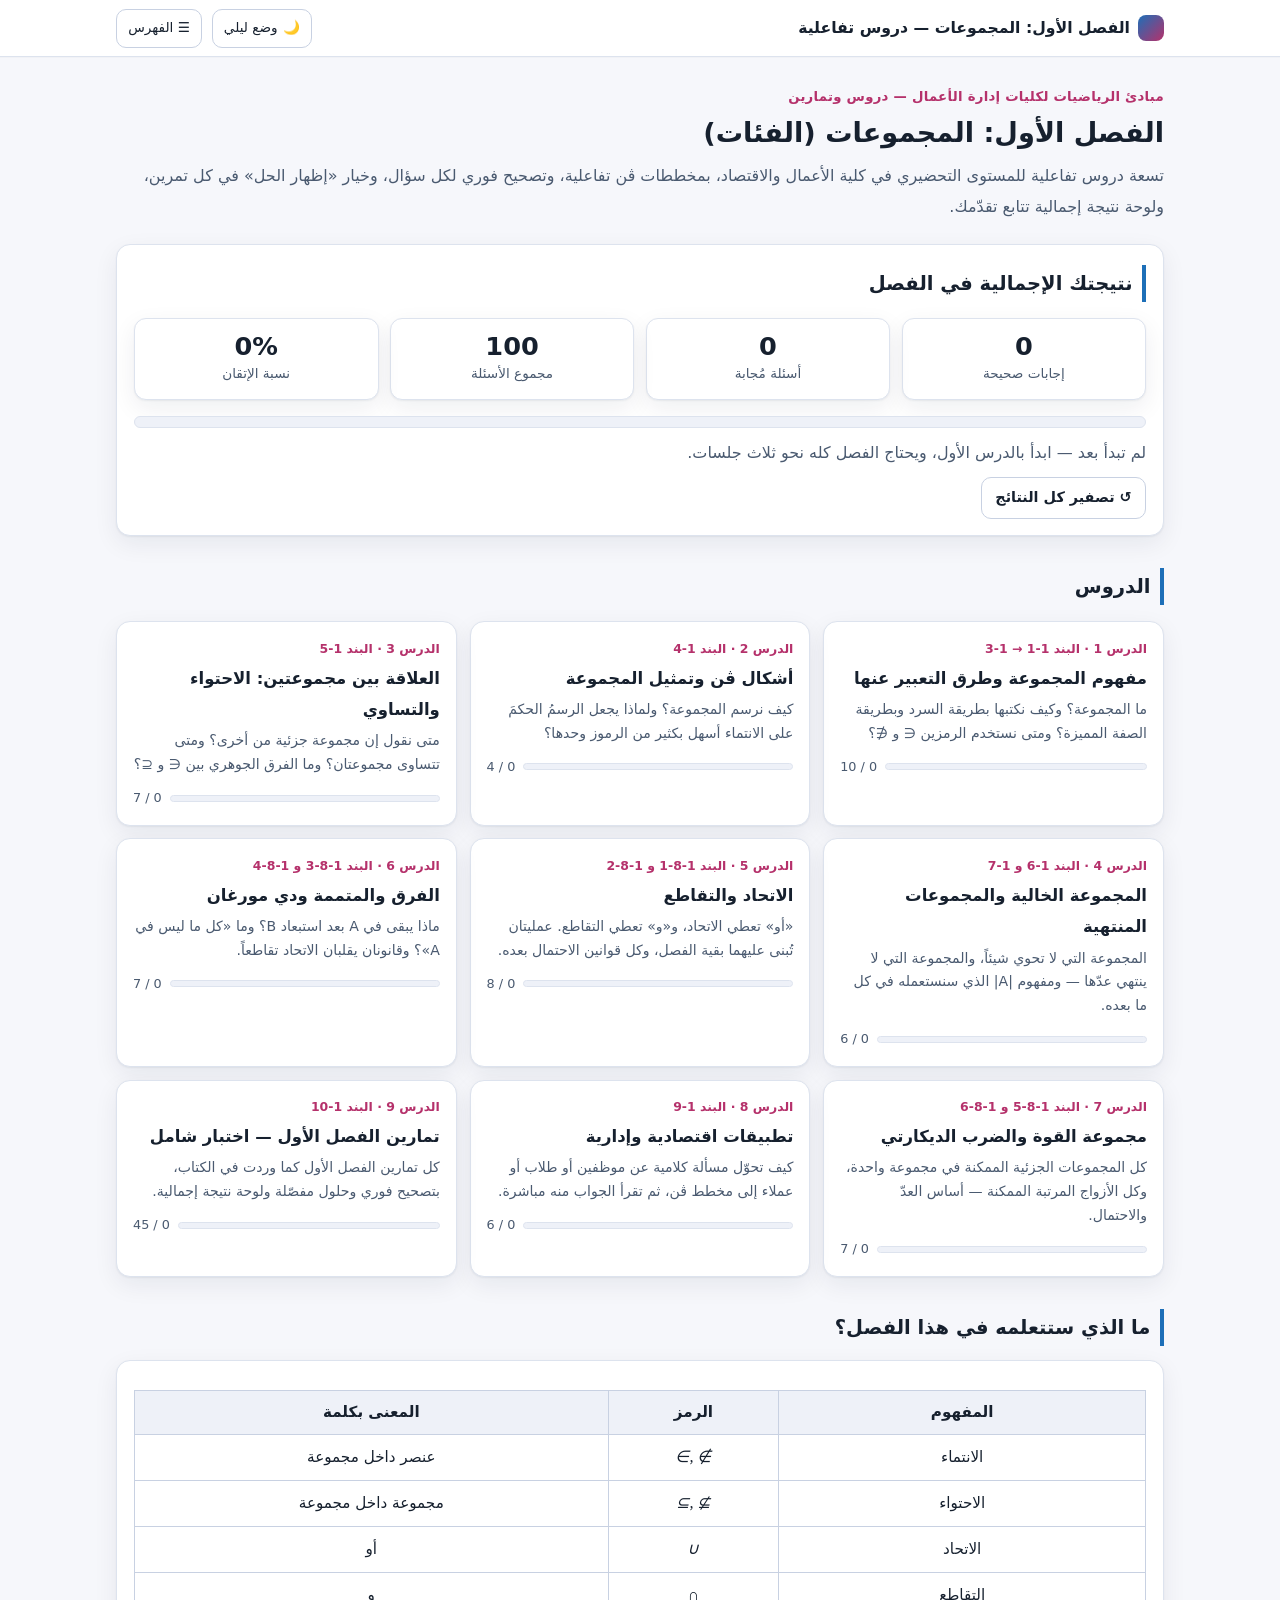
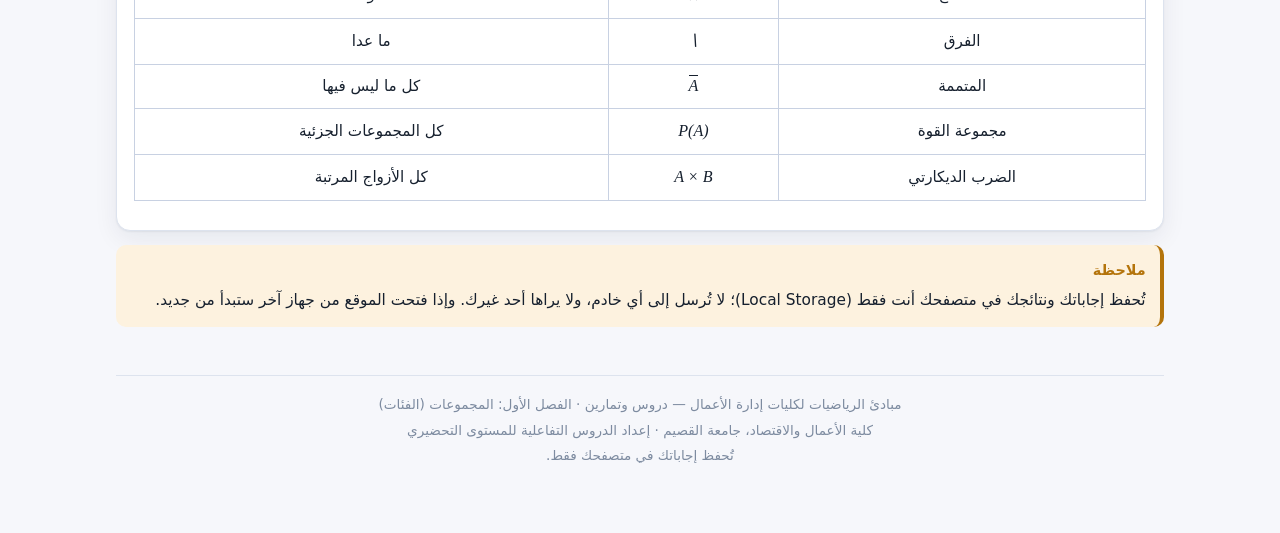
==== index.html @ 266a47ae "Add interactive lessons for Chapter 1 (Sets)" ====
<!doctype html>
<html lang="ar" dir="rtl" data-theme="light">
<head>
<meta charset="utf-8">
<meta name="viewport" content="width=device-width,initial-scale=1,viewport-fit=cover">
<title>الفصل الأول: المجموعات — دروس تفاعلية</title>
<meta name="description" content="دروس تفاعلية للفصل الأول (المجموعات) من كتاب مبادئ الرياضيات لكليات إدارة الأعمال.">
<meta name="author" content="كلية الأعمال والاقتصاد - جامعة القصيم">
<link rel="icon" href="data:image/svg+xml,%3Csvg xmlns='http://www.w3.org/2000/svg' viewBox='0 0 64 64'%3E%3Ccircle cx='24' cy='32' r='18' fill='none' stroke='%231d6fb8' stroke-width='5'/%3E%3Ccircle cx='40' cy='32' r='18' fill='none' stroke='%23b5316b' stroke-width='5'/%3E%3C/svg%3E">
<link rel="stylesheet" href="style.css">
<script>
(function(){try{var t=localStorage.getItem('qm1:theme');
if(!t)t=(window.matchMedia&&matchMedia('(prefers-color-scheme: dark)').matches)?'dark':'light';
document.documentElement.setAttribute('data-theme',t);}catch(e){}})();
</script>
</head>
<body>
<header class="topbar"><div class="topbar-in">
  <a class="brandmark" href="index.html"><span class="dot"></span><span>الفصل الأول: المجموعات <span class="full">— دروس تفاعلية</span></span></a>
  <span class="spacer"></span>
  <button class="iconbtn" id="themeBtn">🌙 <span>وضع ليلي</span></button>
  <a class="iconbtn" href="index.html">☰ الفهرس</a>
</div></header>
<main class="wrap">

<div class="page-head">
  <p class="eyebrow">مبادئ الرياضيات لكليات إدارة الأعمال — دروس وتمارين</p>
  <h1>الفصل الأول: المجموعات (الفئات)</h1>
  <p class="lead">تسعة دروس تفاعلية للمستوى التحضيري في كلية الأعمال والاقتصاد، بمخططات ڤن تفاعلية،
  وتصحيح فوري لكل سؤال، وخيار «إظهار الحل» في كل تمرين، ولوحة نتيجة إجمالية تتابع تقدّمك.</p>
</div>

<div class="card">
  <h2 style="margin-top:.2rem">نتيجتك الإجمالية في الفصل</h2>
  <div class="dash">
    <div class="stat"><div class="v" id="sOk">0</div><div class="k">إجابات صحيحة</div></div>
    <div class="stat"><div class="v" id="sDone">0</div><div class="k">أسئلة مُجابة</div></div>
    <div class="stat"><div class="v" id="sTotal">100</div><div class="k">مجموع الأسئلة</div></div>
    <div class="stat"><div class="v" id="sPct">0%</div><div class="k">نسبة الإتقان</div></div>
  </div>
  <div class="score-row" style="margin-top:.4rem">
    <div class="bar-track" style="height:12px"><div class="bar-fill" id="gBar"></div></div>
  </div>
  <p id="gMsg" class="lead" style="margin:.6rem 0 0"></p>
  <div class="btns"><button class="btn ghost" id="resetEverything">↺ تصفير كل النتائج</button></div>
</div>

<h2>الدروس</h2>
<div class="lessons"><a class="lcard" href="l1.html" data-l="l1"><div class="n">الدرس 1 · البند 1-1 → 1-3</div><div class="t">مفهوم المجموعة وطرق التعبير عنها</div><div class="d">ما المجموعة؟ وكيف نكتبها بطريقة السرد وبطريقة الصفة المميزة؟ ومتى نستخدم الرمزين ∈ و ∉؟</div><div class="prog"><div class="bar-track"><div class="bar-fill"></div></div><span class="pv">0 / 10</span></div></a><a class="lcard" href="l2.html" data-l="l2"><div class="n">الدرس 2 · البند 1-4</div><div class="t">أشكال ڤن وتمثيل المجموعة</div><div class="d">كيف نرسم المجموعة؟ ولماذا يجعل الرسمُ الحكمَ على الانتماء أسهل بكثير من الرموز وحدها؟</div><div class="prog"><div class="bar-track"><div class="bar-fill"></div></div><span class="pv">0 / 4</span></div></a><a class="lcard" href="l3.html" data-l="l3"><div class="n">الدرس 3 · البند 1-5</div><div class="t">العلاقة بين مجموعتين: الاحتواء والتساوي</div><div class="d">متى نقول إن مجموعة جزئية من أخرى؟ ومتى تتساوى مجموعتان؟ وما الفرق الجوهري بين ∈ و ⊆؟</div><div class="prog"><div class="bar-track"><div class="bar-fill"></div></div><span class="pv">0 / 7</span></div></a><a class="lcard" href="l4.html" data-l="l4"><div class="n">الدرس 4 · البند 1-6 و 1-7</div><div class="t">المجموعة الخالية والمجموعات المنتهية</div><div class="d">المجموعة التي لا تحوي شيئاً، والمجموعة التي لا ينتهي عدّها — ومفهوم |A| الذي سنستعمله في كل ما بعده.</div><div class="prog"><div class="bar-track"><div class="bar-fill"></div></div><span class="pv">0 / 6</span></div></a><a class="lcard" href="l5.html" data-l="l5"><div class="n">الدرس 5 · البند 1-8-1 و 1-8-2</div><div class="t">الاتحاد والتقاطع</div><div class="d">«أو» تعطي الاتحاد، و«و» تعطي التقاطع. عمليتان تُبنى عليهما بقية الفصل، وكل قوانين الاحتمال بعده.</div><div class="prog"><div class="bar-track"><div class="bar-fill"></div></div><span class="pv">0 / 8</span></div></a><a class="lcard" href="l6.html" data-l="l6"><div class="n">الدرس 6 · البند 1-8-3 و 1-8-4</div><div class="t">الفرق والمتممة ودي مورغان</div><div class="d">ماذا يبقى في A بعد استبعاد B؟ وما «كل ما ليس في A»؟ وقانونان يقلبان الاتحاد تقاطعاً.</div><div class="prog"><div class="bar-track"><div class="bar-fill"></div></div><span class="pv">0 / 7</span></div></a><a class="lcard" href="l7.html" data-l="l7"><div class="n">الدرس 7 · البند 1-8-5 و 1-8-6</div><div class="t">مجموعة القوة والضرب الديكارتي</div><div class="d">كل المجموعات الجزئية الممكنة في مجموعة واحدة، وكل الأزواج المرتبة الممكنة — أساس العدّ والاحتمال.</div><div class="prog"><div class="bar-track"><div class="bar-fill"></div></div><span class="pv">0 / 7</span></div></a><a class="lcard" href="l8.html" data-l="l8"><div class="n">الدرس 8 · البند 1-9</div><div class="t">تطبيقات اقتصادية وإدارية</div><div class="d">كيف تحوّل مسألة كلامية عن موظفين أو طلاب أو عملاء إلى مخطط ڤن، ثم تقرأ الجواب منه مباشرة.</div><div class="prog"><div class="bar-track"><div class="bar-fill"></div></div><span class="pv">0 / 6</span></div></a><a class="lcard" href="l9.html" data-l="l9"><div class="n">الدرس 9 · البند 1-10</div><div class="t">تمارين الفصل الأول — اختبار شامل</div><div class="d">كل تمارين الفصل الأول كما وردت في الكتاب، بتصحيح فوري وحلول مفصّلة ولوحة نتيجة إجمالية.</div><div class="prog"><div class="bar-track"><div class="bar-fill"></div></div><span class="pv">0 / 45</span></div></a></div>

<h2>ما الذي ستتعلمه في هذا الفصل؟</h2>
<div class="card">
<div class="scrollx"><table class="tbl">
<tr><th>المفهوم</th><th>الرمز</th><th>المعنى بكلمة</th></tr>
<tr><td>الانتماء</td><td><span class="m">∈, ∉</span></td><td>عنصر داخل مجموعة</td></tr>
<tr><td>الاحتواء</td><td><span class="m">⊆, ⊈</span></td><td>مجموعة داخل مجموعة</td></tr>
<tr><td>الاتحاد</td><td><span class="m">∪</span></td><td>أو</td></tr>
<tr><td>التقاطع</td><td><span class="m">∩</span></td><td>و</td></tr>
<tr><td>الفرق</td><td><span class="m">∖</span></td><td>ما عدا</td></tr>
<tr><td>المتممة</td><td><span class="bar"><span class="m">A</span></span></td><td>كل ما ليس فيها</td></tr>
<tr><td>مجموعة القوة</td><td><span class="m">P(A)</span></td><td>كل المجموعات الجزئية</td></tr>
<tr><td>الضرب الديكارتي</td><td><span class="m">A × B</span></td><td>كل الأزواج المرتبة</td></tr>
</table></div>
</div>

<div class="note"><span class="tag">ملاحظة</span>
تُحفظ إجاباتك ونتائجك في متصفحك أنت فقط (Local Storage)؛ لا تُرسل إلى أي خادم، ولا يراها أحد غيرك.
وإذا فتحت الموقع من جهاز آخر ستبدأ من جديد.
</div>
<footer class="ft">
مبادئ الرياضيات لكليات إدارة الأعمال — دروس وتمارين · الفصل الأول: المجموعات (الفئات)<br>
كلية الأعمال والاقتصاد، جامعة القصيم · إعداد الدروس التفاعلية للمستوى التحضيري<br>
تُحفظ إجاباتك في متصفحك فقط.
</footer>
</main>
<script src="venn.js"></script>
<script>window.LESSON_ID="index";</script>
<script src="app.js"></script>
<script>
var META = [{"id": "l1", "file": "l1.html", "no": "1-1 → 1-3", "short": "مفهوم المجموعة وطرق التعبير عنها", "lead": "ما المجموعة؟ وكيف نكتبها بطريقة السرد وبطريقة الصفة المميزة؟ ومتى نستخدم الرمزين ∈ و ∉؟", "total": 10, "idx": 1}, {"id": "l2", "file": "l2.html", "no": "1-4", "short": "أشكال ڤن وتمثيل المجموعة", "lead": "كيف نرسم المجموعة؟ ولماذا يجعل الرسمُ الحكمَ على الانتماء أسهل بكثير من الرموز وحدها؟", "total": 4, "idx": 2}, {"id": "l3", "file": "l3.html", "no": "1-5", "short": "العلاقة بين مجموعتين: الاحتواء والتساوي", "lead": "متى نقول إن مجموعة جزئية من أخرى؟ ومتى تتساوى مجموعتان؟ وما الفرق الجوهري بين ∈ و ⊆؟", "total": 7, "idx": 3}, {"id": "l4", "file": "l4.html", "no": "1-6 و 1-7", "short": "المجموعة الخالية والمجموعات المنتهية", "lead": "المجموعة التي لا تحوي شيئاً، والمجموعة التي لا ينتهي عدّها — ومفهوم |A| الذي سنستعمله في كل ما بعده.", "total": 6, "idx": 4}, {"id": "l5", "file": "l5.html", "no": "1-8-1 و 1-8-2", "short": "الاتحاد والتقاطع", "lead": "«أو» تعطي الاتحاد، و«و» تعطي التقاطع. عمليتان تُبنى عليهما بقية الفصل، وكل قوانين الاحتمال بعده.", "total": 8, "idx": 5}, {"id": "l6", "file": "l6.html", "no": "1-8-3 و 1-8-4", "short": "الفرق والمتممة ودي مورغان", "lead": "ماذا يبقى في A بعد استبعاد B؟ وما «كل ما ليس في A»؟ وقانونان يقلبان الاتحاد تقاطعاً.", "total": 7, "idx": 6}, {"id": "l7", "file": "l7.html", "no": "1-8-5 و 1-8-6", "short": "مجموعة القوة والضرب الديكارتي", "lead": "كل المجموعات الجزئية الممكنة في مجموعة واحدة، وكل الأزواج المرتبة الممكنة — أساس العدّ والاحتمال.", "total": 7, "idx": 7}, {"id": "l8", "file": "l8.html", "no": "1-9", "short": "تطبيقات اقتصادية وإدارية", "lead": "كيف تحوّل مسألة كلامية عن موظفين أو طلاب أو عملاء إلى مخطط ڤن، ثم تقرأ الجواب منه مباشرة.", "total": 6, "idx": 8}, {"id": "l9", "file": "l9.html", "no": "1-10", "short": "تمارين الفصل الأول — اختبار شامل", "lead": "كل تمارين الفصل الأول كما وردت في الكتاب، بتصحيح فوري وحلول مفصّلة ولوحة نتيجة إجمالية.", "total": 45, "idx": 9}];
(function(){
  function get(k){try{return localStorage.getItem(k);}catch(e){return null;}}
  var ok=0, done=0, total=0;
  META.forEach(function(x){
    total += x.total;
    var st={}; try{ st = JSON.parse(get('qm1:'+x.id)||'{}')||{}; }catch(e){}
    var o=0,d=0;
    Object.keys(st).forEach(function(k){ if(st[k]&&st[k].done){ d++; if(st[k].ok) o++; } });
    if(d>x.total) d=x.total;
    if(o>x.total) o=x.total;
    ok+=o; done+=d;
    var card=document.querySelector('[data-l="'+x.id+'"]');
    if(card){
      card.querySelector('.bar-fill').style.width=(x.total? Math.round(o/x.total*100):0)+'%';
      card.querySelector('.pv').textContent=o+' / '+x.total;
    }
  });
  var pct = total? Math.round(ok/total*100):0;
  document.getElementById('sOk').textContent=ok;
  document.getElementById('sDone').textContent=done;
  document.getElementById('sTotal').textContent=total;
  document.getElementById('sPct').textContent=pct+'%';
  document.getElementById('gBar').style.width=pct+'%';
  var msg='';
  if(done===0) msg='لم تبدأ بعد — ابدأ بالدرس الأول، ويحتاج الفصل كله نحو ثلاث جلسات.';
  else if(pct>=90) msg='ممتاز. أنت جاهز لاختبار الفصل الأول.';
  else if(pct>=75) msg='جيد جداً. راجع الدروس التي لم تكتمل نتيجتها بعد.';
  else if(pct>=50) msg='في الطريق الصحيح — أعد حل الأسئلة التي أخطأت فيها بعد قراءة حلولها.';
  else msg='ابدأ بقراءة شرح الدرس أولاً ثم عد إلى التمارين.';
  document.getElementById('gMsg').textContent=msg;
  document.getElementById('resetEverything').addEventListener('click', function(){
    if(!confirm('سيتم مسح كل إجاباتك في جميع الدروس. متابعة؟')) return;
    try{ META.forEach(function(x){ localStorage.removeItem('qm1:'+x.id); localStorage.removeItem('qm1:sum:'+x.id); }); }catch(e){}
    location.reload();
  });
})();
</script>
</body>
</html>
---- style.css ----
/* ===== مبادئ الرياضيات لكليات إدارة الأعمال — الفصل الأول: المجموعات ===== */

:root{
  --bg:#f6f7fb; --bg2:#ffffff; --bg3:#eef1f8;
  --fg:#16202e; --fg2:#4a5a70; --fg3:#7d8ba0;
  --line:#dde3ee; --line2:#c8d1e2;
  --brand:#1d6fb8; --brand2:#0f4f88; --brandSoft:#e3eefa;
  --accent:#b5316b; --accentSoft:#fbe6ef;
  --ok:#0f8a5f; --okSoft:#e2f6ee;
  --bad:#c0392b; --badSoft:#fdeae7;
  --warn:#b4740b; --warnSoft:#fdf2df;
  --shadow:0 1px 2px rgba(20,35,60,.06),0 8px 24px rgba(20,35,60,.07);
  --r:14px;
  --vennFill:#b5316b;
  --setA:#1d6fb8; --setB:#c0392b; --setC:#0f8a5f; --setD:#7a4bbd;
}
[data-theme="dark"]{
  --bg:#0e131c; --bg2:#161d2a; --bg3:#1d2534;
  --fg:#e8edf6; --fg2:#a9b6cb; --fg3:#7d8ba0;
  --line:#2a3446; --line2:#3a4760;
  --brand:#5aa9ee; --brand2:#8cc5f8; --brandSoft:#16304a;
  --accent:#f07ab0; --accentSoft:#3a1b2b;
  --ok:#3ecf9a; --okSoft:#123328;
  --bad:#ff8a7a; --badSoft:#3a1c19;
  --warn:#f0b95a; --warnSoft:#332715;
  --shadow:0 1px 2px rgba(0,0,0,.3),0 10px 28px rgba(0,0,0,.35);
  --vennFill:#e06aa8;
  --setA:#5aa9ee; --setB:#ff8a7a; --setC:#3ecf9a; --setD:#b18cf0;
}

*{box-sizing:border-box}
html{-webkit-text-size-adjust:100%}
body{
  margin:0; background:var(--bg); color:var(--fg);
  font-family:"Segoe UI","Noto Naskh Arabic","Tahoma",system-ui,sans-serif;
  font-size:17px; line-height:1.9; direction:rtl;
  transition:background .25s,color .25s;
}
img,svg{max-width:100%}
a{color:var(--brand);text-decoration:none}
a:hover{text-decoration:underline}

/* ===== Header ===== */
.topbar{
  position:sticky; top:0; z-index:50; background:var(--bg2);
  border-bottom:1px solid var(--line); box-shadow:0 1px 0 rgba(0,0,0,.02);
}
.topbar-in{
  max-width:1080px;margin:0 auto;padding:.55rem 1rem;
  display:flex;align-items:center;gap:.6rem;flex-wrap:wrap;
}
.brandmark{display:flex;align-items:center;gap:.5rem;font-weight:700;color:var(--fg);font-size:.98rem}
.brandmark .dot{width:26px;height:26px;border-radius:8px;background:linear-gradient(135deg,var(--brand),var(--accent));flex:0 0 auto}
.spacer{flex:1}
.iconbtn{
  border:1px solid var(--line2); background:var(--bg2); color:var(--fg);
  border-radius:10px; padding:.34rem .7rem; cursor:pointer; font:inherit; font-size:.85rem;
  display:inline-flex;align-items:center;gap:.35rem;
}
.iconbtn:hover{background:var(--bg3)}

/* ===== Layout ===== */
.wrap{max-width:1080px;margin:0 auto;padding:1.1rem 1rem 4rem}
.page-head{margin:.6rem 0 1.4rem}
.eyebrow{color:var(--accent);font-weight:700;font-size:.83rem;letter-spacing:.02em;margin:0 0 .2rem}
h1{font-size:1.7rem;line-height:1.45;margin:.1rem 0 .4rem;font-weight:800}
h2{font-size:1.22rem;margin:2rem 0 .7rem;font-weight:800;color:var(--fg);
   border-right:4px solid var(--brand);padding-right:.6rem}
h3{font-size:1.03rem;margin:1.3rem 0 .5rem;font-weight:700;color:var(--accent)}
p{margin:.55rem 0}
.lead{color:var(--fg2);font-size:1rem}

.card{background:var(--bg2);border:1px solid var(--line);border-radius:var(--r);
      padding:1rem 1.05rem;box-shadow:var(--shadow);margin:.9rem 0}

.note{border-right:4px solid var(--warn);background:var(--warnSoft);
      border-radius:10px;padding:.7rem .9rem;margin:.9rem 0;font-size:.96rem}
.def{border-right:4px solid var(--brand);background:var(--brandSoft);
     border-radius:10px;padding:.75rem .95rem;margin:.9rem 0}
.def .tag,.note .tag{display:block;font-weight:800;color:var(--brand2);margin-bottom:.15rem;font-size:.9rem}
.note .tag{color:var(--warn)}
.tip{border-right:4px solid var(--ok);background:var(--okSoft);border-radius:10px;padding:.7rem .9rem;margin:.9rem 0;font-size:.96rem}
.tip .tag{display:block;font-weight:800;color:var(--ok);margin-bottom:.15rem;font-size:.9rem}

/* ===== Math ===== */
.m{font-family:"Cambria Math","Latin Modern Math","Times New Roman",serif;
   font-style:italic;direction:ltr;display:inline-block;unicode-bidi:isolate;font-size:1.06em}
.m.up{font-style:normal}
.mb{display:block;text-align:center;margin:.8rem auto;font-size:1.12rem;
    font-family:"Cambria Math","Times New Roman",serif;direction:ltr;unicode-bidi:isolate}
.bar{border-top:1.6px solid currentColor;padding-top:1px;display:inline-block;line-height:1.15}
code.k{font-family:inherit;background:var(--bg3);border:1px solid var(--line);
       border-radius:6px;padding:.05rem .35rem;direction:ltr;display:inline-block;unicode-bidi:isolate}

.figure{text-align:center;margin:1rem 0}
.figure figcaption{color:var(--fg3);font-size:.85rem;margin-top:.25rem}
.svgbox{background:var(--bg2);border:1px solid var(--line);border-radius:12px;padding:.5rem;display:inline-block;max-width:100%}
.grid2{display:grid;grid-template-columns:repeat(auto-fit,minmax(240px,1fr));gap:.8rem;align-items:start}
.grid3{display:grid;grid-template-columns:repeat(auto-fit,minmax(190px,1fr));gap:.7rem}

table.tbl{width:100%;border-collapse:collapse;margin:.8rem 0;font-size:.95rem}
table.tbl th,table.tbl td{border:1px solid var(--line2);padding:.45rem .6rem;text-align:center}
table.tbl th{background:var(--bg3);font-weight:700}
.scrollx{overflow-x:auto;-webkit-overflow-scrolling:touch}

/* ===== Question widget ===== */
.q{background:var(--bg2);border:1px solid var(--line);border-radius:var(--r);
   padding:.9rem 1rem;margin:.85rem 0;box-shadow:var(--shadow);position:relative}
.q.ok{border-color:var(--ok);box-shadow:0 0 0 1px var(--ok) inset}
.q.bad{border-color:var(--bad)}
.q-head{display:flex;gap:.5rem;align-items:flex-start;margin-bottom:.5rem}
.q-num{flex:0 0 auto;background:var(--brand);color:#fff;border-radius:8px;
       min-width:2rem;height:1.6rem;display:inline-flex;align-items:center;justify-content:center;
       font-size:.8rem;font-weight:700;padding:0 .4rem;margin-top:.2rem}
.q-text{flex:1;font-weight:600;line-height:1.85}
.q-src{color:var(--fg3);font-size:.78rem;font-weight:600}

.opts{display:grid;gap:.4rem;margin:.5rem 0}
.opt{display:flex;gap:.55rem;align-items:center;border:1px solid var(--line2);
     border-radius:10px;padding:.45rem .65rem;cursor:pointer;background:var(--bg2);transition:.15s}
.opt:hover{background:var(--bg3)}
.opt input{accent-color:var(--brand);width:1.05rem;height:1.05rem;flex:0 0 auto;margin:0}
.opt.sel{border-color:var(--brand);background:var(--brandSoft)}
.opt.good{border-color:var(--ok);background:var(--okSoft)}
.opt.wrong{border-color:var(--bad);background:var(--badSoft)}
.opt .lbl{flex:1}

.inrow{display:flex;gap:.5rem;flex-wrap:wrap;align-items:center;margin:.5rem 0}
.inrow .pre{color:var(--fg2);font-weight:600}

.ans{
  flex:1;min-width:160px;border:1px solid var(--line2);border-radius:10px;
  padding:.45rem .7rem;font:inherit;font-size:1rem;background:var(--bg2);color:var(--fg);
  direction:ltr;text-align:left;font-family:"Cambria Math","Times New Roman",serif;
}

.ans:focus{outline:2px solid var(--brand);outline-offset:1px}
.ans.rtl{direction:rtl;text-align:right;font-family:inherit}

.btns{display:flex;gap:.45rem;flex-wrap:wrap;margin-top:.55rem}
.btn{border:1px solid var(--line2);background:var(--bg2);color:var(--fg);
     border-radius:10px;padding:.4rem .85rem;cursor:pointer;font:inherit;font-size:.9rem;font-weight:600}
.btn:hover{background:var(--bg3)}
.btn.primary{background:var(--brand);border-color:var(--brand);color:#fff}
.btn.primary:hover{background:var(--brand2);border-color:var(--brand2)}
.btn.ghost{background:transparent}
.btn.solve{border-color:var(--accent);color:var(--accent)}
.btn.solve:hover{background:var(--accentSoft)}

.fb{margin-top:.55rem;border-radius:10px;padding:.5rem .75rem;font-size:.95rem;display:none}
.fb.show{display:block}
.fb.good{background:var(--okSoft);border:1px solid var(--ok);color:var(--fg)}
.fb.err{background:var(--badSoft);border:1px solid var(--bad);color:var(--fg)}

.sol{margin-top:.55rem;border-radius:10px;padding:.6rem .8rem;background:var(--bg3);
     border:1px dashed var(--line2);display:none;font-size:.96rem}
.sol.show{display:block}
.sol .st{font-weight:800;color:var(--accent);display:block;margin-bottom:.2rem;font-size:.88rem}
.sol ol,.sol ul{margin:.35rem 0;padding-inline-start:1.3rem}
.sol li{margin:.2rem 0}

/* ===== Score panel ===== */
.score{
  position:sticky;bottom:0;z-index:40;background:var(--bg2);
  border:1px solid var(--line);border-radius:14px 14px 0 0;
  box-shadow:0 -6px 24px rgba(20,35,60,.10);padding:.6rem .9rem;margin-top:1.5rem
}
.score-row{display:flex;gap:.7rem;align-items:center;flex-wrap:wrap}
.score-row b{font-size:1.05rem}
.bar-track{flex:1;min-width:120px;height:9px;background:var(--bg3);border-radius:99px;overflow:hidden;border:1px solid var(--line)}
.bar-fill{height:100%;width:0;background:linear-gradient(90deg,var(--brand),var(--ok));transition:width .4s}
.pill{font-size:.8rem;font-weight:700;border-radius:99px;padding:.15rem .6rem;border:1px solid var(--line2);background:var(--bg3)}
.pill.ok{background:var(--okSoft);border-color:var(--ok);color:var(--ok)}
.pill.bad{background:var(--badSoft);border-color:var(--bad);color:var(--bad)}
.pill.rev{background:var(--accentSoft);border-color:var(--accent);color:var(--accent)}

/* ===== Dashboard (index) ===== */
.dash{display:grid;grid-template-columns:repeat(auto-fit,minmax(150px,1fr));gap:.7rem;margin:1rem 0}
.stat{background:var(--bg2);border:1px solid var(--line);border-radius:12px;padding:.75rem .9rem;text-align:center;box-shadow:var(--shadow)}
.stat .v{font-size:1.6rem;font-weight:800;line-height:1.2}
.stat .k{color:var(--fg2);font-size:.85rem}
.ring{display:block;margin:0 auto}

.lessons{display:grid;grid-template-columns:repeat(auto-fit,minmax(260px,1fr));gap:.8rem;margin-top:1rem}
.lcard{display:block;background:var(--bg2);border:1px solid var(--line);border-radius:var(--r);
       padding:.9rem 1rem;box-shadow:var(--shadow);color:var(--fg);transition:.18s;position:relative;overflow:hidden}
.lcard:hover{transform:translateY(-2px);border-color:var(--brand);text-decoration:none}
.lcard .n{font-size:.78rem;font-weight:800;color:var(--accent)}
.lcard .t{font-weight:800;font-size:1.03rem;margin:.15rem 0 .25rem}
.lcard .d{color:var(--fg2);font-size:.88rem;line-height:1.7}
.lcard .prog{margin-top:.55rem;display:flex;align-items:center;gap:.5rem;font-size:.8rem;color:var(--fg2)}
.lcard .bar-track{height:7px}

/* ===== Prev/Next ===== */
.nav-lr{display:flex;justify-content:space-between;gap:.6rem;margin-top:2rem;flex-wrap:wrap}
.nav-lr a{border:1px solid var(--line2);background:var(--bg2);border-radius:10px;
          padding:.5rem .9rem;font-weight:700;font-size:.92rem}
.nav-lr a:hover{background:var(--bg3);text-decoration:none}

/* ===== Venn interactive ===== */
.venn-wrap{text-align:center}
.venn-wrap svg .rg{cursor:pointer;transition:fill-opacity .15s}
.venn-wrap svg .rg:hover{fill-opacity:.28}
.venn-legend{font-size:.82rem;color:var(--fg3);margin-top:.2rem}

.chips{display:flex;gap:.4rem;flex-wrap:wrap;margin:.4rem 0}
.chip{border:1px solid var(--line2);border-radius:99px;padding:.2rem .7rem;font-size:.85rem;background:var(--bg3)}

footer.ft{margin-top:3rem;padding-top:1rem;border-top:1px solid var(--line);
          color:var(--fg3);font-size:.85rem;text-align:center;line-height:1.9}

@media (max-width:560px){
  body{font-size:16px}
  h1{font-size:1.35rem}
  h2{font-size:1.1rem}
  .wrap{padding:.8rem .75rem 3.5rem}
  .q{padding:.8rem .75rem}
  .brandmark span.full{display:none}
}
@media print{.topbar,.score,.btns,.nav-lr{display:none}.sol{display:block!important}}

/* تنسيق القوائم المنسدلة داخل الأسئلة */
select.ans{
  appearance:none;-webkit-appearance:none;
  background-color:var(--bg2);color:var(--fg);
  background-image:linear-gradient(45deg,transparent 50%,var(--fg2) 50%),linear-gradient(135deg,var(--fg2) 50%,transparent 50%);
  background-position:0.85rem calc(50% + 1px), 1.15rem calc(50% + 1px);
  background-size:6px 6px,6px 6px;background-repeat:no-repeat;
  padding-inline-start:2rem;cursor:pointer;font-family:inherit;font-size:.95rem;
  direction:rtl;text-align:right;
}
select.ans option{background:var(--bg2);color:var(--fg)}
select.ans:focus{outline:2px solid var(--brand);outline-offset:1px}
.inrow .pre{line-height:1.9}
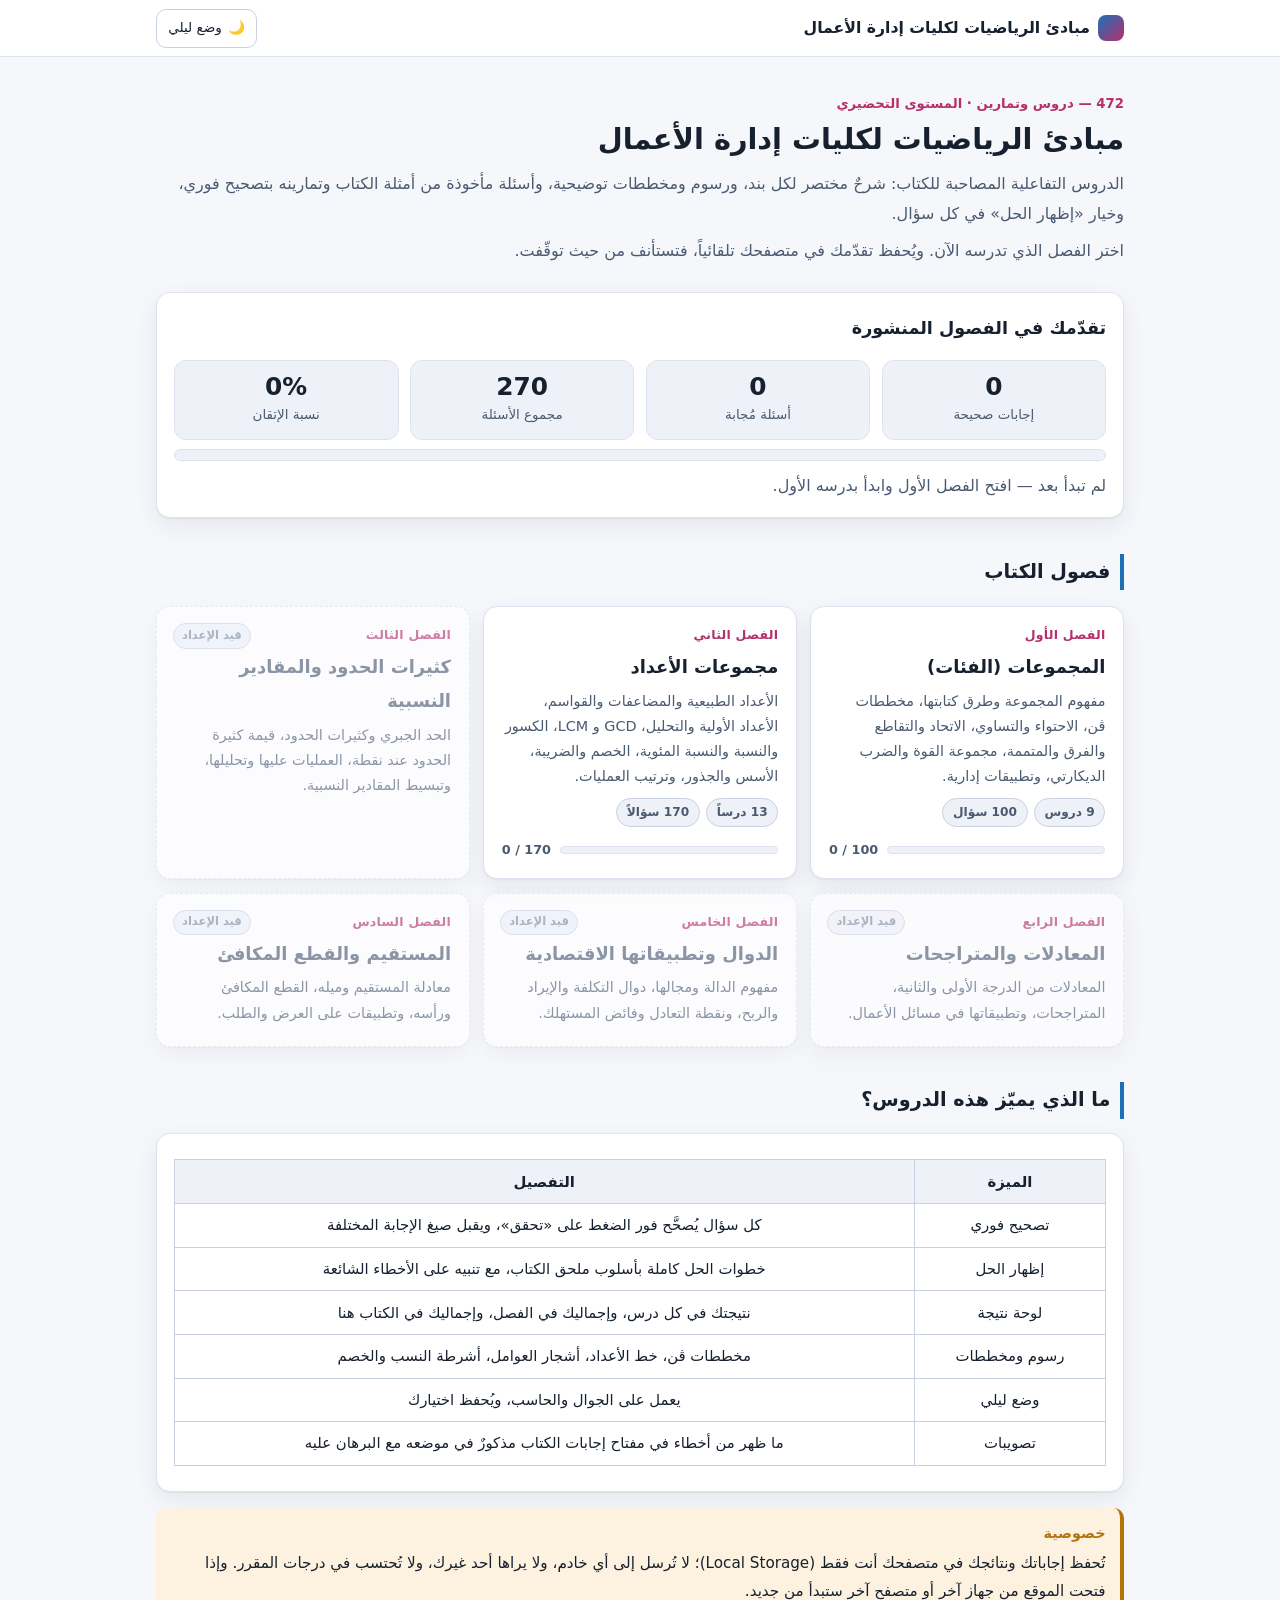
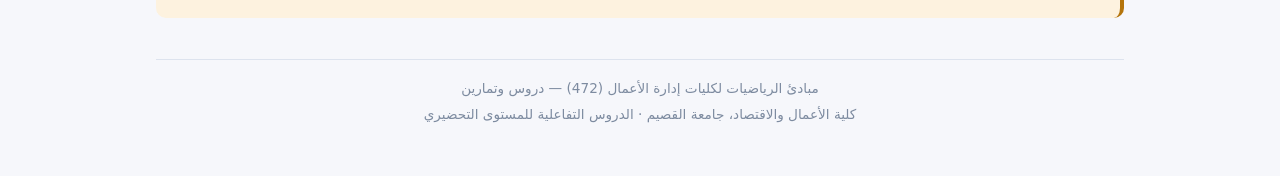
==== commit b336c17f: "تحويل الصفحة الرئيسة إلى فهرس عام لفصول الكتاب" ====
--- a/index.html
+++ b/index.html
@@ -3,115 +3,284 @@
 <head>
 <meta charset="utf-8">
 <meta name="viewport" content="width=device-width,initial-scale=1,viewport-fit=cover">
-<title>الفصل الأول: المجموعات — دروس تفاعلية</title>
-<meta name="description" content="دروس تفاعلية للفصل الأول (المجموعات) من كتاب مبادئ الرياضيات لكليات إدارة الأعمال.">
+<title>مبادئ الرياضيات لكليات إدارة الأعمال — الدروس التفاعلية</title>
+<meta name="description" content="الدروس التفاعلية لكتاب مبادئ الرياضيات لكليات إدارة الأعمال — كلية الأعمال والاقتصاد، جامعة القصيم.">
 <meta name="author" content="كلية الأعمال والاقتصاد - جامعة القصيم">
-<link rel="icon" href="data:image/svg+xml,%3Csvg xmlns='http://www.w3.org/2000/svg' viewBox='0 0 64 64'%3E%3Ccircle cx='24' cy='32' r='18' fill='none' stroke='%231d6fb8' stroke-width='5'/%3E%3Ccircle cx='40' cy='32' r='18' fill='none' stroke='%23b5316b' stroke-width='5'/%3E%3C/svg%3E">
-<link rel="stylesheet" href="style.css">
+<link rel="icon" href="data:image/svg+xml,%3Csvg xmlns='http://www.w3.org/2000/svg' viewBox='0 0 64 64'%3E%3Crect width='64' height='64' rx='14' fill='%231d6fb8'/%3E%3Ctext x='32' y='45' font-size='34' text-anchor='middle' fill='white' font-family='serif'%3E472%3C/text%3E%3C/svg%3E">
 <script>
-(function(){try{var t=localStorage.getItem('qm1:theme');
+(function(){try{var t=localStorage.getItem('qm:theme')||localStorage.getItem('qm2:theme')||localStorage.getItem('qm1:theme');
 if(!t)t=(window.matchMedia&&matchMedia('(prefers-color-scheme: dark)').matches)?'dark':'light';
 document.documentElement.setAttribute('data-theme',t);}catch(e){}})();
 </script>
+<style>
+:root{
+  --bg:#f6f7fb; --bg2:#ffffff; --bg3:#eef1f8;
+  --fg:#16202e; --fg2:#4a5a70; --fg3:#7d8ba0;
+  --line:#dde3ee; --line2:#c8d1e2;
+  --brand:#1d6fb8; --brand2:#0f4f88; --brandSoft:#e3eefa;
+  --accent:#b5316b; --accentSoft:#fbe6ef;
+  --ok:#0f8a5f; --okSoft:#e2f6ee;
+  --warn:#b4740b; --warnSoft:#fdf2df;
+  --shadow:0 1px 2px rgba(20,35,60,.06),0 8px 24px rgba(20,35,60,.07);
+}
+[data-theme="dark"]{
+  --bg:#0e131c; --bg2:#161d2a; --bg3:#1d2534;
+  --fg:#e8edf6; --fg2:#a9b6cb; --fg3:#7d8ba0;
+  --line:#2a3446; --line2:#3a4760;
+  --brand:#5aa9ee; --brand2:#8cc5f8; --brandSoft:#16304a;
+  --accent:#f07ab0; --accentSoft:#3a1b2b;
+  --ok:#3ecf9a; --okSoft:#123328;
+  --warn:#f0b95a; --warnSoft:#332715;
+  --shadow:0 1px 2px rgba(0,0,0,.3),0 10px 28px rgba(0,0,0,.35);
+}
+*{box-sizing:border-box}
+html{-webkit-text-size-adjust:100%}
+body{margin:0;background:var(--bg);color:var(--fg);direction:rtl;
+  font-family:"Segoe UI","Noto Naskh Arabic","Tahoma",system-ui,sans-serif;
+  font-size:17px;line-height:1.9;transition:background .25s,color .25s}
+a{color:var(--brand);text-decoration:none}
+a:hover{text-decoration:underline}
+
+.topbar{position:sticky;top:0;z-index:50;background:var(--bg2);border-bottom:1px solid var(--line)}
+.topbar-in{max-width:1000px;margin:0 auto;padding:.55rem 1rem;display:flex;align-items:center;gap:.6rem;flex-wrap:wrap}
+.brandmark{display:flex;align-items:center;gap:.5rem;font-weight:700;font-size:.98rem;color:var(--fg)}
+.brandmark .dot{width:26px;height:26px;border-radius:8px;flex:0 0 auto;
+  background:linear-gradient(135deg,var(--brand),var(--accent))}
+.spacer{flex:1}
+.iconbtn{border:1px solid var(--line2);background:var(--bg2);color:var(--fg);border-radius:10px;
+  padding:.34rem .7rem;cursor:pointer;font:inherit;font-size:.85rem;display:inline-flex;align-items:center;gap:.35rem}
+.iconbtn:hover{background:var(--bg3)}
+
+.wrap{max-width:1000px;margin:0 auto;padding:1.1rem 1rem 3rem}
+.page-head{margin:1rem 0 1.6rem}
+.eyebrow{color:var(--accent);font-weight:700;font-size:.83rem;margin:0 0 .2rem}
+h1{font-size:1.8rem;line-height:1.45;margin:.1rem 0 .5rem;font-weight:800}
+h2{font-size:1.2rem;margin:2.2rem 0 .8rem;font-weight:800;border-right:4px solid var(--brand);padding-right:.6rem}
+.lead{color:var(--fg2);font-size:1rem;margin:.4rem 0}
+
+.card{background:var(--bg2);border:1px solid var(--line);border-radius:14px;
+  padding:1rem 1.05rem;box-shadow:var(--shadow);margin:.9rem 0}
+.note{border-right:4px solid var(--warn);background:var(--warnSoft);border-radius:10px;
+  padding:.7rem .9rem;margin:1rem 0;font-size:.95rem}
+.note .tag{display:block;font-weight:800;color:var(--warn);font-size:.9rem;margin-bottom:.1rem}
+
+.chapters{display:grid;grid-template-columns:repeat(auto-fit,minmax(290px,1fr));gap:.85rem;margin-top:1rem}
+.ch{display:block;background:var(--bg2);border:1px solid var(--line);border-radius:14px;
+  padding:1rem 1.1rem;box-shadow:var(--shadow);color:var(--fg);transition:.18s;position:relative}
+.ch:hover{transform:translateY(-2px);border-color:var(--brand);text-decoration:none}
+.ch .n{font-size:.78rem;font-weight:800;color:var(--accent);letter-spacing:.02em}
+.ch .t{font-weight:800;font-size:1.12rem;margin:.2rem 0 .3rem}
+.ch .d{color:var(--fg2);font-size:.9rem;line-height:1.75;min-height:3.4rem}
+.ch .meta{display:flex;gap:.4rem;flex-wrap:wrap;margin-top:.5rem}
+.tagpill{font-size:.76rem;font-weight:700;border-radius:99px;padding:.12rem .6rem;
+  border:1px solid var(--line2);background:var(--bg3);color:var(--fg2)}
+.ch .prog{margin-top:.7rem;display:flex;align-items:center;gap:.55rem;font-size:.8rem;color:var(--fg2)}
+.bar-track{flex:1;min-width:80px;height:8px;background:var(--bg3);border-radius:99px;
+  overflow:hidden;border:1px solid var(--line)}
+.bar-fill{height:100%;width:0;background:linear-gradient(90deg,var(--brand),var(--ok));transition:width .5s}
+.pv{direction:ltr;display:inline-block;unicode-bidi:isolate;font-variant-numeric:tabular-nums;font-weight:700}
+
+.ch.soon{opacity:.62;cursor:default;pointer-events:none;border-style:dashed}
+.ch.soon .t{color:var(--fg2)}
+.badge-soon{position:absolute;inset-inline-end:1rem;top:1rem;font-size:.72rem;font-weight:800;
+  color:var(--fg3);border:1px solid var(--line2);border-radius:99px;padding:.05rem .5rem;
+  background:var(--bg3)}
+.ch.soon .n{padding-inline-end:5.5rem}
+
+.dash{display:grid;grid-template-columns:repeat(auto-fit,minmax(130px,1fr));gap:.7rem;margin:.9rem 0 .2rem}
+.stat{background:var(--bg3);border:1px solid var(--line);border-radius:12px;padding:.7rem .8rem;text-align:center}
+.stat .v{font-size:1.55rem;font-weight:800;line-height:1.2;font-variant-numeric:tabular-nums}
+.stat .k{color:var(--fg2);font-size:.84rem}
+
+table.tbl{width:100%;border-collapse:collapse;margin:.6rem 0;font-size:.93rem}
+table.tbl th,table.tbl td{border:1px solid var(--line2);padding:.45rem .6rem;text-align:center}
+table.tbl th{background:var(--bg3);font-weight:700}
+.scrollx{overflow-x:auto;-webkit-overflow-scrolling:touch}
+
+footer.ft{margin-top:2.6rem;padding-top:1rem;border-top:1px solid var(--line);
+  color:var(--fg3);font-size:.85rem;text-align:center;line-height:1.9}
+
+@media (max-width:560px){
+  body{font-size:16px}
+  h1{font-size:1.4rem}
+  .wrap{padding:.8rem .8rem 2.5rem}
+  .ch .d{min-height:0}
+  .brandmark span.full{display:none}
+}
+</style>
 </head>
 <body>
 <header class="topbar"><div class="topbar-in">
-  <a class="brandmark" href="index.html"><span class="dot"></span><span>الفصل الأول: المجموعات <span class="full">— دروس تفاعلية</span></span></a>
+  <span class="brandmark"><span class="dot"></span><span>مبادئ الرياضيات <span class="full">لكليات إدارة الأعمال</span></span></span>
   <span class="spacer"></span>
   <button class="iconbtn" id="themeBtn">🌙 <span>وضع ليلي</span></button>
-  <a class="iconbtn" href="index.html">☰ الفهرس</a>
 </div></header>
+
 <main class="wrap">
 
 <div class="page-head">
-  <p class="eyebrow">مبادئ الرياضيات لكليات إدارة الأعمال — دروس وتمارين</p>
-  <h1>الفصل الأول: المجموعات (الفئات)</h1>
-  <p class="lead">تسعة دروس تفاعلية للمستوى التحضيري في كلية الأعمال والاقتصاد، بمخططات ڤن تفاعلية،
-  وتصحيح فوري لكل سؤال، وخيار «إظهار الحل» في كل تمرين، ولوحة نتيجة إجمالية تتابع تقدّمك.</p>
+  <p class="eyebrow">472 — دروس وتمارين · المستوى التحضيري</p>
+  <h1>مبادئ الرياضيات لكليات إدارة الأعمال</h1>
+  <p class="lead">الدروس التفاعلية المصاحبة للكتاب: شرحٌ مختصر لكل بند، ورسوم ومخططات توضيحية،
+  وأسئلة مأخوذة من أمثلة الكتاب وتمارينه بتصحيح فوري، وخيار «إظهار الحل» في كل سؤال.</p>
+  <p class="lead">اختر الفصل الذي تدرسه الآن. ويُحفظ تقدّمك في متصفحك تلقائياً، فتستأنف من حيث توقّفت.</p>
 </div>
 
 <div class="card">
-  <h2 style="margin-top:.2rem">نتيجتك الإجمالية في الفصل</h2>
+  <h2 style="margin-top:.2rem;border:0;padding:0;font-size:1.1rem">تقدّمك في الفصول المنشورة</h2>
   <div class="dash">
-    <div class="stat"><div class="v" id="sOk">0</div><div class="k">إجابات صحيحة</div></div>
-    <div class="stat"><div class="v" id="sDone">0</div><div class="k">أسئلة مُجابة</div></div>
-    <div class="stat"><div class="v" id="sTotal">100</div><div class="k">مجموع الأسئلة</div></div>
-    <div class="stat"><div class="v" id="sPct">0%</div><div class="k">نسبة الإتقان</div></div>
+    <div class="stat"><div class="v" id="gOk">0</div><div class="k">إجابات صحيحة</div></div>
+    <div class="stat"><div class="v" id="gDone">0</div><div class="k">أسئلة مُجابة</div></div>
+    <div class="stat"><div class="v" id="gTotal">0</div><div class="k">مجموع الأسئلة</div></div>
+    <div class="stat"><div class="v" id="gPct">0%</div><div class="k">نسبة الإتقان</div></div>
   </div>
-  <div class="score-row" style="margin-top:.4rem">
+  <div style="display:flex;align-items:center;gap:.6rem;margin-top:.6rem">
     <div class="bar-track" style="height:12px"><div class="bar-fill" id="gBar"></div></div>
   </div>
-  <p id="gMsg" class="lead" style="margin:.6rem 0 0"></p>
-  <div class="btns"><button class="btn ghost" id="resetEverything">↺ تصفير كل النتائج</button></div>
-</div>
-
-<h2>الدروس</h2>
-<div class="lessons"><a class="lcard" href="l1.html" data-l="l1"><div class="n">الدرس 1 · البند 1-1 → 1-3</div><div class="t">مفهوم المجموعة وطرق التعبير عنها</div><div class="d">ما المجموعة؟ وكيف نكتبها بطريقة السرد وبطريقة الصفة المميزة؟ ومتى نستخدم الرمزين ∈ و ∉؟</div><div class="prog"><div class="bar-track"><div class="bar-fill"></div></div><span class="pv">0 / 10</span></div></a><a class="lcard" href="l2.html" data-l="l2"><div class="n">الدرس 2 · البند 1-4</div><div class="t">أشكال ڤن وتمثيل المجموعة</div><div class="d">كيف نرسم المجموعة؟ ولماذا يجعل الرسمُ الحكمَ على الانتماء أسهل بكثير من الرموز وحدها؟</div><div class="prog"><div class="bar-track"><div class="bar-fill"></div></div><span class="pv">0 / 4</span></div></a><a class="lcard" href="l3.html" data-l="l3"><div class="n">الدرس 3 · البند 1-5</div><div class="t">العلاقة بين مجموعتين: الاحتواء والتساوي</div><div class="d">متى نقول إن مجموعة جزئية من أخرى؟ ومتى تتساوى مجموعتان؟ وما الفرق الجوهري بين ∈ و ⊆؟</div><div class="prog"><div class="bar-track"><div class="bar-fill"></div></div><span class="pv">0 / 7</span></div></a><a class="lcard" href="l4.html" data-l="l4"><div class="n">الدرس 4 · البند 1-6 و 1-7</div><div class="t">المجموعة الخالية والمجموعات المنتهية</div><div class="d">المجموعة التي لا تحوي شيئاً، والمجموعة التي لا ينتهي عدّها — ومفهوم |A| الذي سنستعمله في كل ما بعده.</div><div class="prog"><div class="bar-track"><div class="bar-fill"></div></div><span class="pv">0 / 6</span></div></a><a class="lcard" href="l5.html" data-l="l5"><div class="n">الدرس 5 · البند 1-8-1 و 1-8-2</div><div class="t">الاتحاد والتقاطع</div><div class="d">«أو» تعطي الاتحاد، و«و» تعطي التقاطع. عمليتان تُبنى عليهما بقية الفصل، وكل قوانين الاحتمال بعده.</div><div class="prog"><div class="bar-track"><div class="bar-fill"></div></div><span class="pv">0 / 8</span></div></a><a class="lcard" href="l6.html" data-l="l6"><div class="n">الدرس 6 · البند 1-8-3 و 1-8-4</div><div class="t">الفرق والمتممة ودي مورغان</div><div class="d">ماذا يبقى في A بعد استبعاد B؟ وما «كل ما ليس في A»؟ وقانونان يقلبان الاتحاد تقاطعاً.</div><div class="prog"><div class="bar-track"><div class="bar-fill"></div></div><span class="pv">0 / 7</span></div></a><a class="lcard" href="l7.html" data-l="l7"><div class="n">الدرس 7 · البند 1-8-5 و 1-8-6</div><div class="t">مجموعة القوة والضرب الديكارتي</div><div class="d">كل المجموعات الجزئية الممكنة في مجموعة واحدة، وكل الأزواج المرتبة الممكنة — أساس العدّ والاحتمال.</div><div class="prog"><div class="bar-track"><div class="bar-fill"></div></div><span class="pv">0 / 7</span></div></a><a class="lcard" href="l8.html" data-l="l8"><div class="n">الدرس 8 · البند 1-9</div><div class="t">تطبيقات اقتصادية وإدارية</div><div class="d">كيف تحوّل مسألة كلامية عن موظفين أو طلاب أو عملاء إلى مخطط ڤن، ثم تقرأ الجواب منه مباشرة.</div><div class="prog"><div class="bar-track"><div class="bar-fill"></div></div><span class="pv">0 / 6</span></div></a><a class="lcard" href="l9.html" data-l="l9"><div class="n">الدرس 9 · البند 1-10</div><div class="t">تمارين الفصل الأول — اختبار شامل</div><div class="d">كل تمارين الفصل الأول كما وردت في الكتاب، بتصحيح فوري وحلول مفصّلة ولوحة نتيجة إجمالية.</div><div class="prog"><div class="bar-track"><div class="bar-fill"></div></div><span class="pv">0 / 45</span></div></a></div>
-
-<h2>ما الذي ستتعلمه في هذا الفصل؟</h2>
+  <p class="lead" id="gMsg" style="margin:.6rem 0 0"></p>
+</div>
+
+<h2>فصول الكتاب</h2>
+<div class="chapters" id="chapters"></div>
+
+<h2>ما الذي يميّز هذه الدروس؟</h2>
 <div class="card">
 <div class="scrollx"><table class="tbl">
-<tr><th>المفهوم</th><th>الرمز</th><th>المعنى بكلمة</th></tr>
-<tr><td>الانتماء</td><td><span class="m">∈, ∉</span></td><td>عنصر داخل مجموعة</td></tr>
-<tr><td>الاحتواء</td><td><span class="m">⊆, ⊈</span></td><td>مجموعة داخل مجموعة</td></tr>
-<tr><td>الاتحاد</td><td><span class="m">∪</span></td><td>أو</td></tr>
-<tr><td>التقاطع</td><td><span class="m">∩</span></td><td>و</td></tr>
-<tr><td>الفرق</td><td><span class="m">∖</span></td><td>ما عدا</td></tr>
-<tr><td>المتممة</td><td><span class="bar"><span class="m">A</span></span></td><td>كل ما ليس فيها</td></tr>
-<tr><td>مجموعة القوة</td><td><span class="m">P(A)</span></td><td>كل المجموعات الجزئية</td></tr>
-<tr><td>الضرب الديكارتي</td><td><span class="m">A × B</span></td><td>كل الأزواج المرتبة</td></tr>
+<tr><th>الميزة</th><th>التفصيل</th></tr>
+<tr><td>تصحيح فوري</td><td>كل سؤال يُصحَّح فور الضغط على «تحقق»، ويقبل صيغ الإجابة المختلفة</td></tr>
+<tr><td>إظهار الحل</td><td>خطوات الحل كاملة بأسلوب ملحق الكتاب، مع تنبيه على الأخطاء الشائعة</td></tr>
+<tr><td>لوحة نتيجة</td><td>نتيجتك في كل درس، وإجماليك في الفصل، وإجماليك في الكتاب هنا</td></tr>
+<tr><td>رسوم ومخططات</td><td>مخططات ڤن، خط الأعداد، أشجار العوامل، أشرطة النسب والخصم</td></tr>
+<tr><td>وضع ليلي</td><td>يعمل على الجوال والحاسب، ويُحفظ اختيارك</td></tr>
+<tr><td>تصويبات</td><td>ما ظهر من أخطاء في مفتاح إجابات الكتاب مذكورٌ في موضعه مع البرهان عليه</td></tr>
 </table></div>
 </div>
 
-<div class="note"><span class="tag">ملاحظة</span>
-تُحفظ إجاباتك ونتائجك في متصفحك أنت فقط (Local Storage)؛ لا تُرسل إلى أي خادم، ولا يراها أحد غيرك.
-وإذا فتحت الموقع من جهاز آخر ستبدأ من جديد.
-</div>
+<div class="note"><span class="tag">خصوصية</span>
+تُحفظ إجاباتك ونتائجك في متصفحك أنت فقط (Local Storage)؛ لا تُرسل إلى أي خادم، ولا يراها أحد غيرك،
+ولا تُحتسب في درجات المقرر. وإذا فتحت الموقع من جهاز آخر أو متصفح آخر ستبدأ من جديد.
+</div>
+
 <footer class="ft">
-مبادئ الرياضيات لكليات إدارة الأعمال — دروس وتمارين · الفصل الأول: المجموعات (الفئات)<br>
-كلية الأعمال والاقتصاد، جامعة القصيم · إعداد الدروس التفاعلية للمستوى التحضيري<br>
-تُحفظ إجاباتك في متصفحك فقط.
+مبادئ الرياضيات لكليات إدارة الأعمال (472) — دروس وتمارين<br>
+كلية الأعمال والاقتصاد، جامعة القصيم · الدروس التفاعلية للمستوى التحضيري
 </footer>
 </main>
-<script src="venn.js"></script>
-<script>window.LESSON_ID="index";</script>
-<script src="app.js"></script>
+
 <script>
-var META = [{"id": "l1", "file": "l1.html", "no": "1-1 → 1-3", "short": "مفهوم المجموعة وطرق التعبير عنها", "lead": "ما المجموعة؟ وكيف نكتبها بطريقة السرد وبطريقة الصفة المميزة؟ ومتى نستخدم الرمزين ∈ و ∉؟", "total": 10, "idx": 1}, {"id": "l2", "file": "l2.html", "no": "1-4", "short": "أشكال ڤن وتمثيل المجموعة", "lead": "كيف نرسم المجموعة؟ ولماذا يجعل الرسمُ الحكمَ على الانتماء أسهل بكثير من الرموز وحدها؟", "total": 4, "idx": 2}, {"id": "l3", "file": "l3.html", "no": "1-5", "short": "العلاقة بين مجموعتين: الاحتواء والتساوي", "lead": "متى نقول إن مجموعة جزئية من أخرى؟ ومتى تتساوى مجموعتان؟ وما الفرق الجوهري بين ∈ و ⊆؟", "total": 7, "idx": 3}, {"id": "l4", "file": "l4.html", "no": "1-6 و 1-7", "short": "المجموعة الخالية والمجموعات المنتهية", "lead": "المجموعة التي لا تحوي شيئاً، والمجموعة التي لا ينتهي عدّها — ومفهوم |A| الذي سنستعمله في كل ما بعده.", "total": 6, "idx": 4}, {"id": "l5", "file": "l5.html", "no": "1-8-1 و 1-8-2", "short": "الاتحاد والتقاطع", "lead": "«أو» تعطي الاتحاد، و«و» تعطي التقاطع. عمليتان تُبنى عليهما بقية الفصل، وكل قوانين الاحتمال بعده.", "total": 8, "idx": 5}, {"id": "l6", "file": "l6.html", "no": "1-8-3 و 1-8-4", "short": "الفرق والمتممة ودي مورغان", "lead": "ماذا يبقى في A بعد استبعاد B؟ وما «كل ما ليس في A»؟ وقانونان يقلبان الاتحاد تقاطعاً.", "total": 7, "idx": 6}, {"id": "l7", "file": "l7.html", "no": "1-8-5 و 1-8-6", "short": "مجموعة القوة والضرب الديكارتي", "lead": "كل المجموعات الجزئية الممكنة في مجموعة واحدة، وكل الأزواج المرتبة الممكنة — أساس العدّ والاحتمال.", "total": 7, "idx": 7}, {"id": "l8", "file": "l8.html", "no": "1-9", "short": "تطبيقات اقتصادية وإدارية", "lead": "كيف تحوّل مسألة كلامية عن موظفين أو طلاب أو عملاء إلى مخطط ڤن، ثم تقرأ الجواب منه مباشرة.", "total": 6, "idx": 8}, {"id": "l9", "file": "l9.html", "no": "1-10", "short": "تمارين الفصل الأول — اختبار شامل", "lead": "كل تمارين الفصل الأول كما وردت في الكتاب، بتصحيح فوري وحلول مفصّلة ولوحة نتيجة إجمالية.", "total": 45, "idx": 9}];
+/* ============ بيانات الفصول ============ */
+var CH = [
+  { no: 'الفصل الأول', t: 'المجموعات (الفئات)',
+    d: 'مفهوم المجموعة وطرق كتابتها، مخططات ڤن، الاحتواء والتساوي، الاتحاد والتقاطع والفرق والمتممة، مجموعة القوة والضرب الديكارتي، وتطبيقات إدارية.',
+    url: 'https://nizarne-lang.github.io/Qun003-ch1/',
+    pfx: 'qm1:', lessons: 9,
+    totals: { l1:10, l2:4, l3:7, l4:6, l5:8, l6:7, l7:7, l8:6, l9:45 } },
+
+  { no: 'الفصل الثاني', t: 'مجموعات الأعداد',
+    d: 'الأعداد الطبيعية والمضاعفات والقواسم، الأعداد الأولية والتحليل، GCD و LCM، الكسور والنسبة والنسبة المئوية، الخصم والضريبة، الأسس والجذور، وترتيب العمليات.',
+    url: 'https://nizarne-lang.github.io/Qun003-ch2/',
+    pfx: 'qm2:', lessons: 13,
+    totals: { l1:13, l2:12, l3:13, l4:10, l5:9, l6:11, l7:14, l8:12, l9:9, l10:13, l11:9, l12:22, l13:23 } },
+
+  { no: 'الفصل الثالث', t: 'كثيرات الحدود والمقادير النسبية', soon: 1,
+    d: 'الحد الجبري وكثيرات الحدود، قيمة كثيرة الحدود عند نقطة، العمليات عليها وتحليلها، وتبسيط المقادير النسبية.' },
+
+  { no: 'الفصل الرابع', t: 'المعادلات والمتراجحات', soon: 1,
+    d: 'المعادلات من الدرجة الأولى والثانية، المتراجحات، وتطبيقاتها في مسائل الأعمال.' },
+
+  { no: 'الفصل الخامس', t: 'الدوال وتطبيقاتها الاقتصادية', soon: 1,
+    d: 'مفهوم الدالة ومجالها، دوال التكلفة والإيراد والربح، ونقطة التعادل وفائض المستهلك.' },
+
+  { no: 'الفصل السادس', t: 'المستقيم والقطع المكافئ', soon: 1,
+    d: 'معادلة المستقيم وميله، القطع المكافئ ورأسه، وتطبيقات على العرض والطلب.' }
+];
+
+/* ============ قراءة التقدّم من التخزين المحلي ============ */
+function get(k){ try { return localStorage.getItem(k); } catch(e){ return null; } }
+
+/* تمييز العدد في العربية: 3–10 جمع، 11–99 مفرد منصوب، والمئات مفرد مجرور */
+function countWord(n, few, many, hundred){
+  if (n % 100 === 0) return n + ' ' + hundred;
+  var r = n % 100;
+  if (r >= 3 && r <= 10) return n + ' ' + few;
+  return n + ' ' + many;
+}
+
+function chapterProgress(c){
+  var total = 0, ok = 0, done = 0;
+  if (!c.totals) return { total:0, ok:0, done:0, pct:0 };
+  Object.keys(c.totals).forEach(function(lid){
+    var cap = c.totals[lid];
+    total += cap;
+    var st = {};
+    try { st = JSON.parse(get(c.pfx + lid) || '{}') || {}; } catch(e){}
+    var o = 0, d = 0;
+    Object.keys(st).forEach(function(q){ if (st[q] && st[q].done) { d++; if (st[q].ok) o++; } });
+    if (d > cap) d = cap;
+    if (o > cap) o = cap;
+    ok += o; done += d;
+  });
+  return { total: total, ok: ok, done: done, pct: total ? Math.round(ok / total * 100) : 0 };
+}
+
+/* ============ بناء البطاقات ============ */
 (function(){
-  function get(k){try{return localStorage.getItem(k);}catch(e){return null;}}
-  var ok=0, done=0, total=0;
-  META.forEach(function(x){
-    total += x.total;
-    var st={}; try{ st = JSON.parse(get('qm1:'+x.id)||'{}')||{}; }catch(e){}
-    var o=0,d=0;
-    Object.keys(st).forEach(function(k){ if(st[k]&&st[k].done){ d++; if(st[k].ok) o++; } });
-    if(d>x.total) d=x.total;
-    if(o>x.total) o=x.total;
-    ok+=o; done+=d;
-    var card=document.querySelector('[data-l="'+x.id+'"]');
-    if(card){
-      card.querySelector('.bar-fill').style.width=(x.total? Math.round(o/x.total*100):0)+'%';
-      card.querySelector('.pv').textContent=o+' / '+x.total;
+  var host = document.getElementById('chapters');
+  var gT = 0, gO = 0, gD = 0;
+
+  CH.forEach(function(c){
+    var el = document.createElement(c.soon ? 'div' : 'a');
+    el.className = 'ch' + (c.soon ? ' soon' : '');
+    if (!c.soon) el.href = c.url;
+
+    var html = '';
+    if (c.soon) html += '<span class="badge-soon">قيد الإعداد</span>';
+    html += '<div class="n">' + c.no + '</div><div class="t">' + c.t + '</div>' +
+            '<div class="d">' + c.d + '</div>';
+
+    if (!c.soon) {
+      var p = chapterProgress(c);
+      gT += p.total; gO += p.ok; gD += p.done;
+      html += '<div class="meta"><span class="tagpill">' +
+              countWord(c.lessons, 'دروس', 'درساً', 'درس') + '</span>' +
+              '<span class="tagpill">' +
+              countWord(p.total, 'أسئلة', 'سؤالاً', 'سؤال') + '</span></div>' +
+              '<div class="prog"><div class="bar-track"><div class="bar-fill" style="width:' +
+              p.pct + '%"></div></div><span class="pv">' + p.ok + ' / ' + p.total + '</span></div>';
     }
+    el.innerHTML = html;
+    host.appendChild(el);
   });
-  var pct = total? Math.round(ok/total*100):0;
-  document.getElementById('sOk').textContent=ok;
-  document.getElementById('sDone').textContent=done;
-  document.getElementById('sTotal').textContent=total;
-  document.getElementById('sPct').textContent=pct+'%';
-  document.getElementById('gBar').style.width=pct+'%';
-  var msg='';
-  if(done===0) msg='لم تبدأ بعد — ابدأ بالدرس الأول، ويحتاج الفصل كله نحو ثلاث جلسات.';
-  else if(pct>=90) msg='ممتاز. أنت جاهز لاختبار الفصل الأول.';
-  else if(pct>=75) msg='جيد جداً. راجع الدروس التي لم تكتمل نتيجتها بعد.';
-  else if(pct>=50) msg='في الطريق الصحيح — أعد حل الأسئلة التي أخطأت فيها بعد قراءة حلولها.';
-  else msg='ابدأ بقراءة شرح الدرس أولاً ثم عد إلى التمارين.';
-  document.getElementById('gMsg').textContent=msg;
-  document.getElementById('resetEverything').addEventListener('click', function(){
-    if(!confirm('سيتم مسح كل إجاباتك في جميع الدروس. متابعة؟')) return;
-    try{ META.forEach(function(x){ localStorage.removeItem('qm1:'+x.id); localStorage.removeItem('qm1:sum:'+x.id); }); }catch(e){}
-    location.reload();
+
+  var pct = gT ? Math.round(gO / gT * 100) : 0;
+  document.getElementById('gOk').textContent    = gO;
+  document.getElementById('gDone').textContent  = gD;
+  document.getElementById('gTotal').textContent = gT;
+  document.getElementById('gPct').textContent   = pct + '%';
+  document.getElementById('gBar').style.width   = pct + '%';
+
+  var msg;
+  if (gD === 0)      msg = 'لم تبدأ بعد — افتح الفصل الأول وابدأ بدرسه الأول.';
+  else if (pct >= 90) msg = 'ممتاز. أنت جاهز للاختبار في الفصول التي أنهيتها.';
+  else if (pct >= 75) msg = 'جيد جداً. راجع الدروس التي لم تكتمل نتيجتها بعد.';
+  else if (pct >= 50) msg = 'في الطريق الصحيح — أعد حل الأسئلة التي أخطأت فيها بعد قراءة حلولها.';
+  else                msg = 'ابدأ بقراءة شرح الدرس أولاً، ثم عد إلى تمارينه.';
+  document.getElementById('gMsg').textContent = msg;
+})();
+
+/* ============ الوضع الليلي (يُطبَّق على كل الفصول) ============ */
+(function(){
+  function apply(t){
+    document.documentElement.setAttribute('data-theme', t);
+    var b = document.getElementById('themeBtn');
+    if (b) b.innerHTML = (t === 'dark' ? '☀️ <span>وضع نهاري</span>' : '🌙 <span>وضع ليلي</span>');
+  }
+  apply(document.documentElement.getAttribute('data-theme') || 'light');
+  document.getElementById('themeBtn').addEventListener('click', function(){
+    var t = document.documentElement.getAttribute('data-theme') === 'dark' ? 'light' : 'dark';
+    // نكتب المفتاح لكل الفصول حتى ينتقل الاختيار معك إليها
+    try { ['qm:theme','qm1:theme','qm2:theme'].forEach(function(k){ localStorage.setItem(k, t); }); } catch(e){}
+    apply(t);
   });
 })();
 </script>
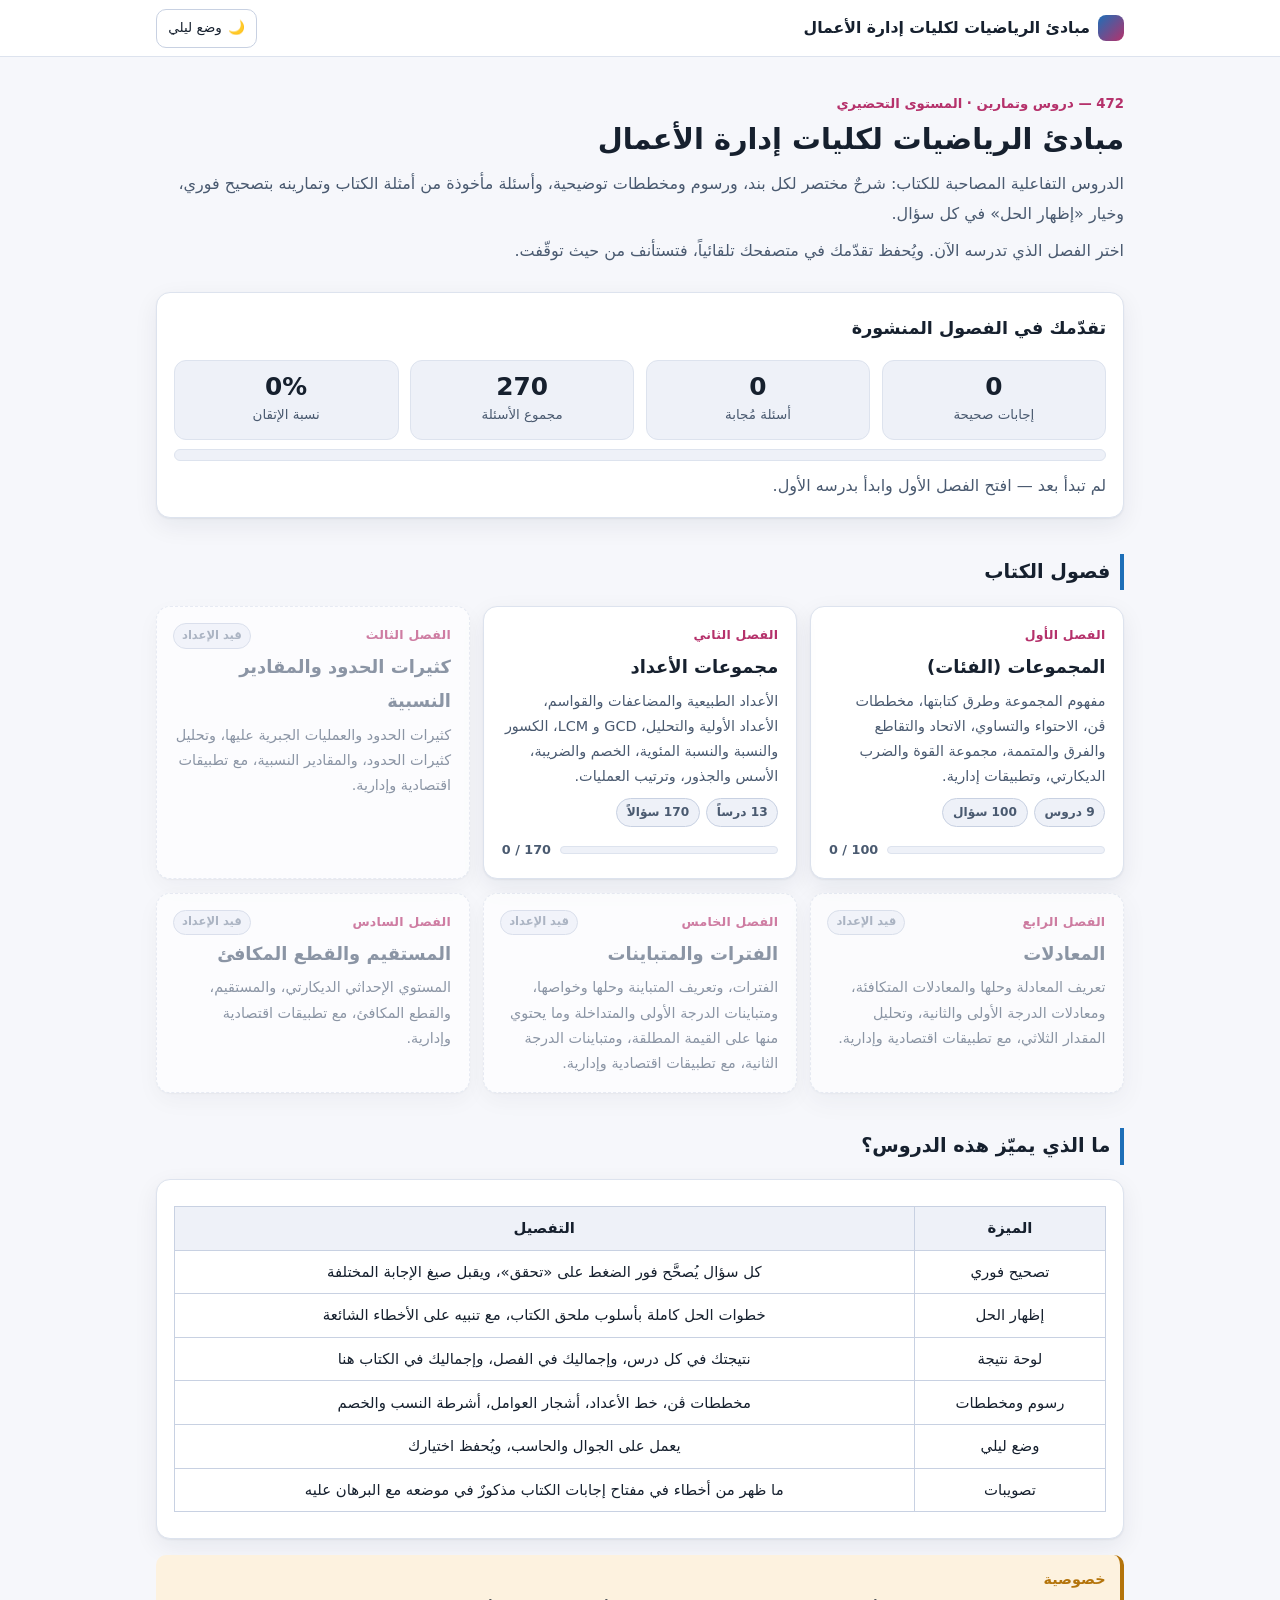
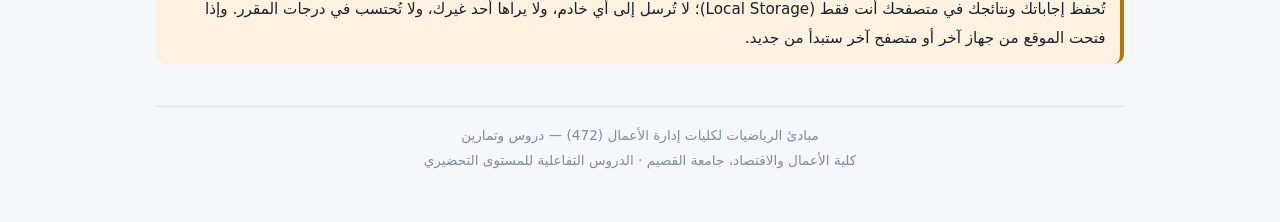
==== commit dd8ce755: "تصحيح عناوين الفصول حسب فهرس الكتاب" ====
--- a/index.html
+++ b/index.html
@@ -183,16 +183,16 @@
     totals: { l1:13, l2:12, l3:13, l4:10, l5:9, l6:11, l7:14, l8:12, l9:9, l10:13, l11:9, l12:22, l13:23 } },
 
   { no: 'الفصل الثالث', t: 'كثيرات الحدود والمقادير النسبية', soon: 1,
-    d: 'الحد الجبري وكثيرات الحدود، قيمة كثيرة الحدود عند نقطة، العمليات عليها وتحليلها، وتبسيط المقادير النسبية.' },
-
-  { no: 'الفصل الرابع', t: 'المعادلات والمتراجحات', soon: 1,
-    d: 'المعادلات من الدرجة الأولى والثانية، المتراجحات، وتطبيقاتها في مسائل الأعمال.' },
-
-  { no: 'الفصل الخامس', t: 'الدوال وتطبيقاتها الاقتصادية', soon: 1,
-    d: 'مفهوم الدالة ومجالها، دوال التكلفة والإيراد والربح، ونقطة التعادل وفائض المستهلك.' },
+    d: 'كثيرات الحدود والعمليات الجبرية عليها، وتحليل كثيرات الحدود، والمقادير النسبية، مع تطبيقات اقتصادية وإدارية.' },
+
+  { no: 'الفصل الرابع', t: 'المعادلات', soon: 1,
+    d: 'تعريف المعادلة وحلها والمعادلات المتكافئة، ومعادلات الدرجة الأولى والثانية، وتحليل المقدار الثلاثي، مع تطبيقات اقتصادية وإدارية.' },
+
+  { no: 'الفصل الخامس', t: 'الفترات والمتباينات', soon: 1,
+    d: 'الفترات، وتعريف المتباينة وحلها وخواصها، ومتباينات الدرجة الأولى والمتداخلة وما يحتوي منها على القيمة المطلقة، ومتباينات الدرجة الثانية، مع تطبيقات اقتصادية وإدارية.' },
 
   { no: 'الفصل السادس', t: 'المستقيم والقطع المكافئ', soon: 1,
-    d: 'معادلة المستقيم وميله، القطع المكافئ ورأسه، وتطبيقات على العرض والطلب.' }
+    d: 'المستوي الإحداثي الديكارتي، والمستقيم، والقطع المكافئ، مع تطبيقات اقتصادية وإدارية.' }
 ];
 
 /* ============ قراءة التقدّم من التخزين المحلي ============ */
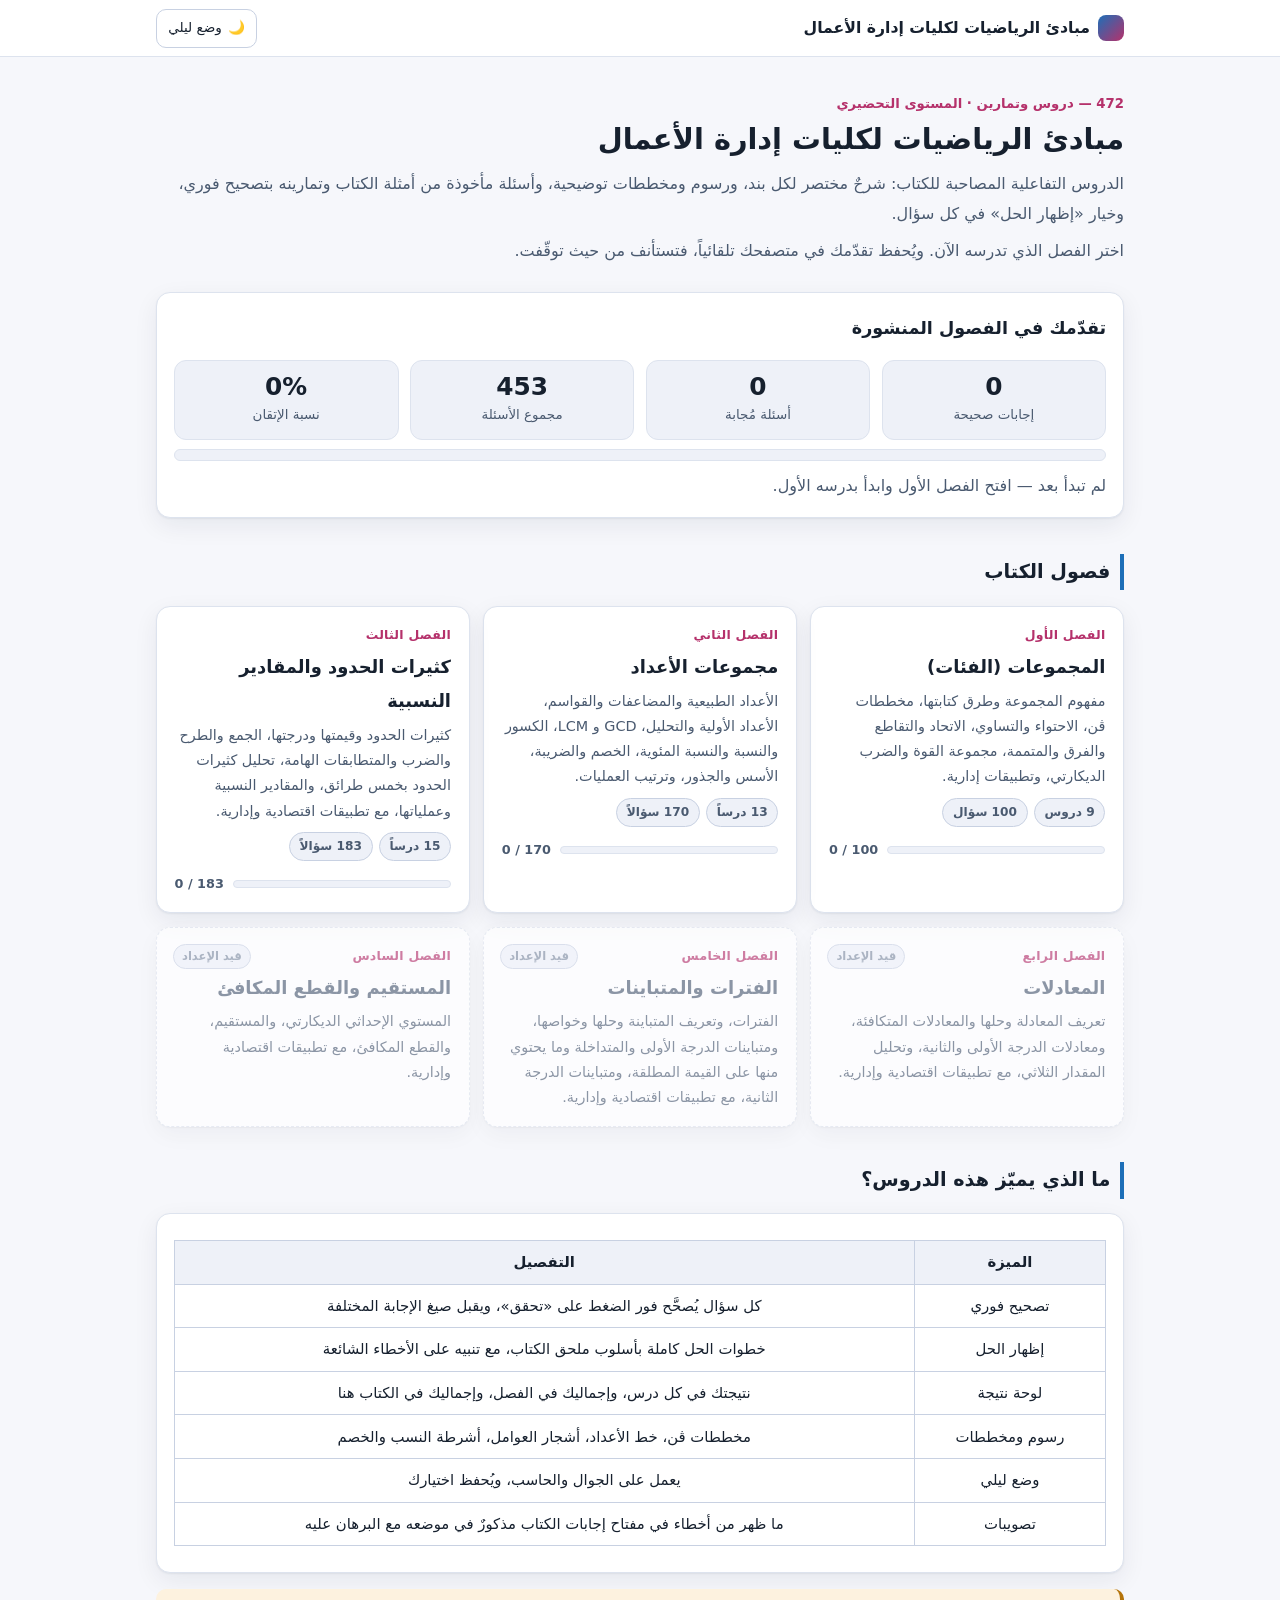
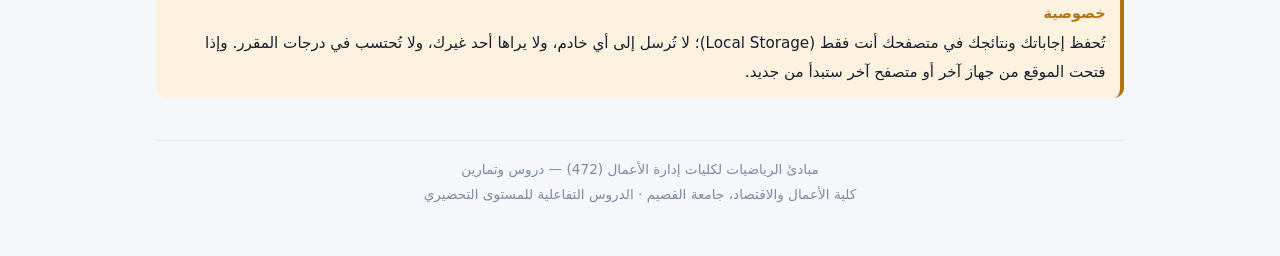
==== commit 850a5460: "Index: Chapter 3 is now live (15 lessons, 183 questions)" ====
--- a/index.html
+++ b/index.html
@@ -182,8 +182,11 @@
     pfx: 'qm2:', lessons: 13,
     totals: { l1:13, l2:12, l3:13, l4:10, l5:9, l6:11, l7:14, l8:12, l9:9, l10:13, l11:9, l12:22, l13:23 } },
 
-  { no: 'الفصل الثالث', t: 'كثيرات الحدود والمقادير النسبية', soon: 1,
-    d: 'كثيرات الحدود والعمليات الجبرية عليها، وتحليل كثيرات الحدود، والمقادير النسبية، مع تطبيقات اقتصادية وإدارية.' },
+  { no: 'الفصل الثالث', t: 'كثيرات الحدود والمقادير النسبية',
+    d: 'كثيرات الحدود وقيمتها ودرجتها، الجمع والطرح والضرب والمتطابقات الهامة، تحليل كثيرات الحدود بخمس طرائق، والمقادير النسبية وعملياتها، مع تطبيقات اقتصادية وإدارية.',
+    url: 'https://nizarne-lang.github.io/Qun003-ch3/',
+    pfx: 'qm3:', lessons: 15,
+    totals: { l1:8, l2:10, l3:8, l4:12, l5:14, l6:17, l7:10, l8:12, l9:13, l10:11, l11:12, l12:13, l13:12, l14:18, l15:13 } },
 
   { no: 'الفصل الرابع', t: 'المعادلات', soon: 1,
     d: 'تعريف المعادلة وحلها والمعادلات المتكافئة، ومعادلات الدرجة الأولى والثانية، وتحليل المقدار الثلاثي، مع تطبيقات اقتصادية وإدارية.' },
